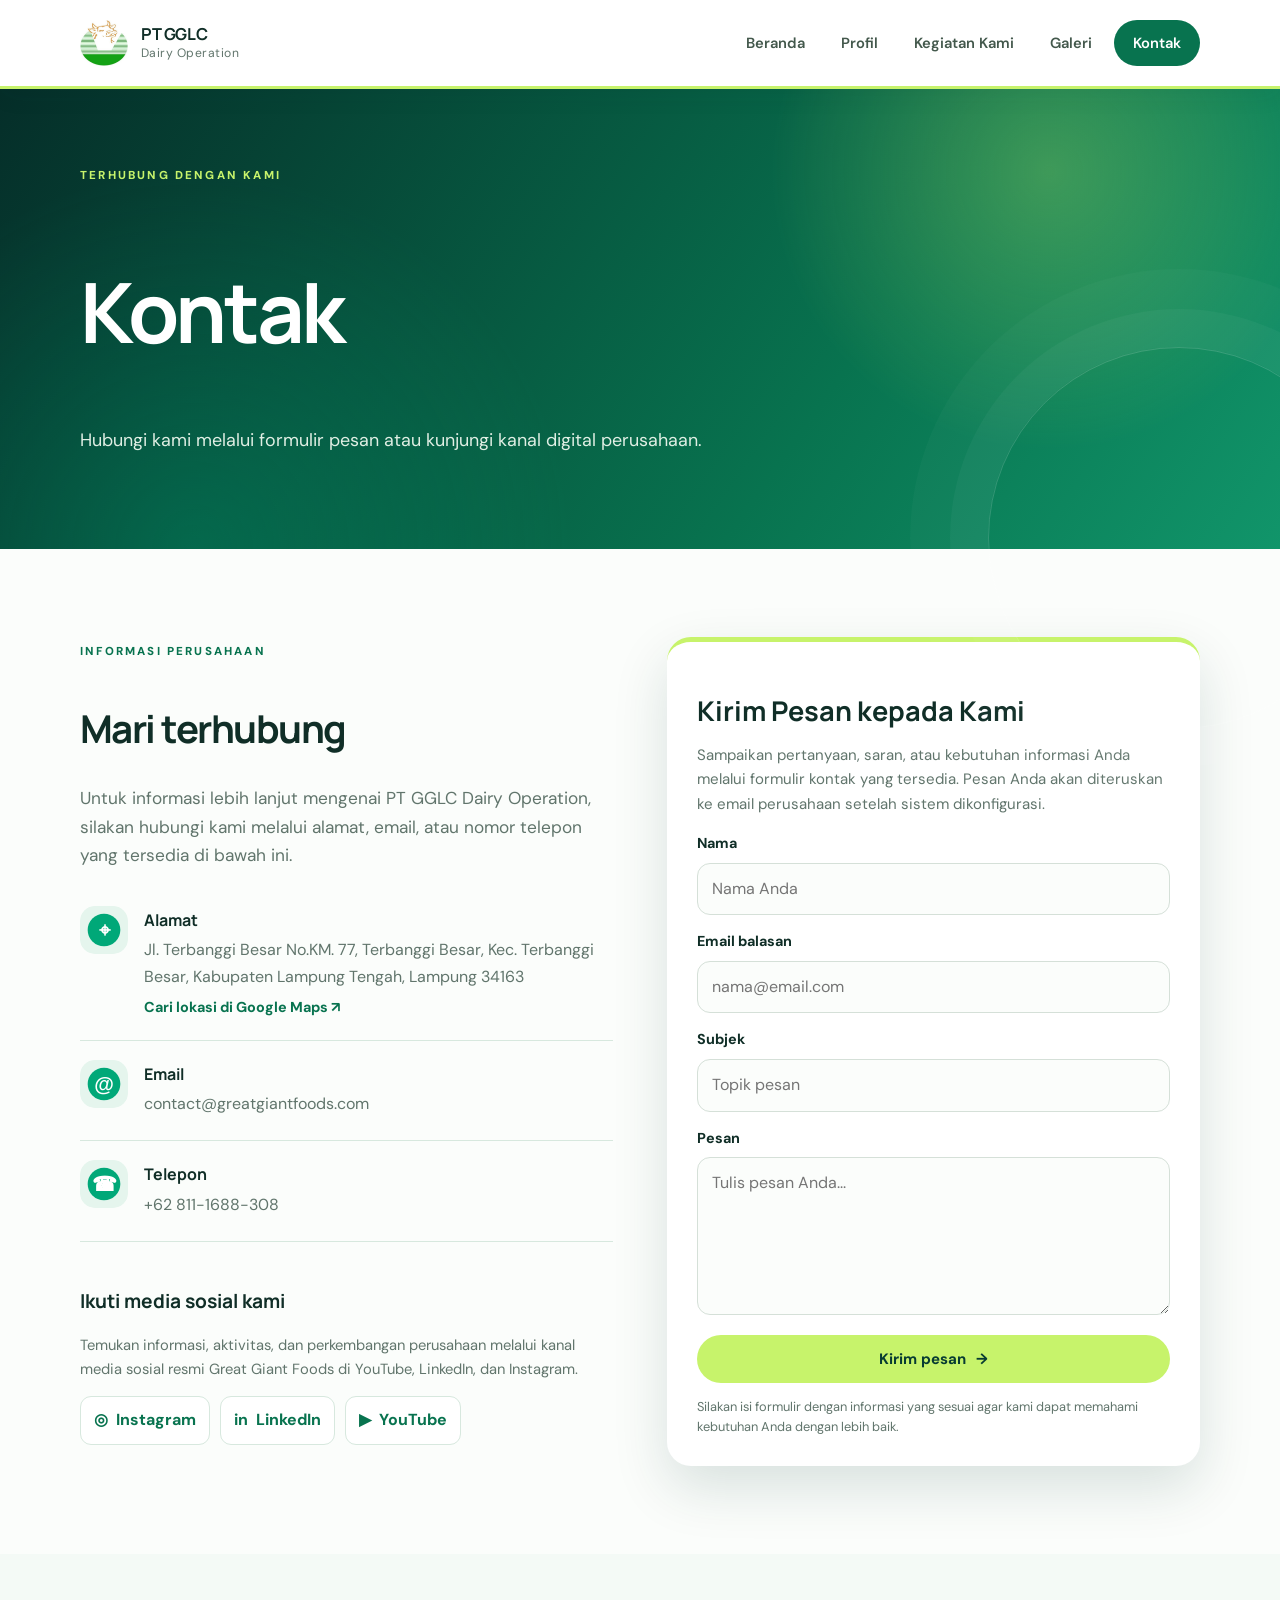
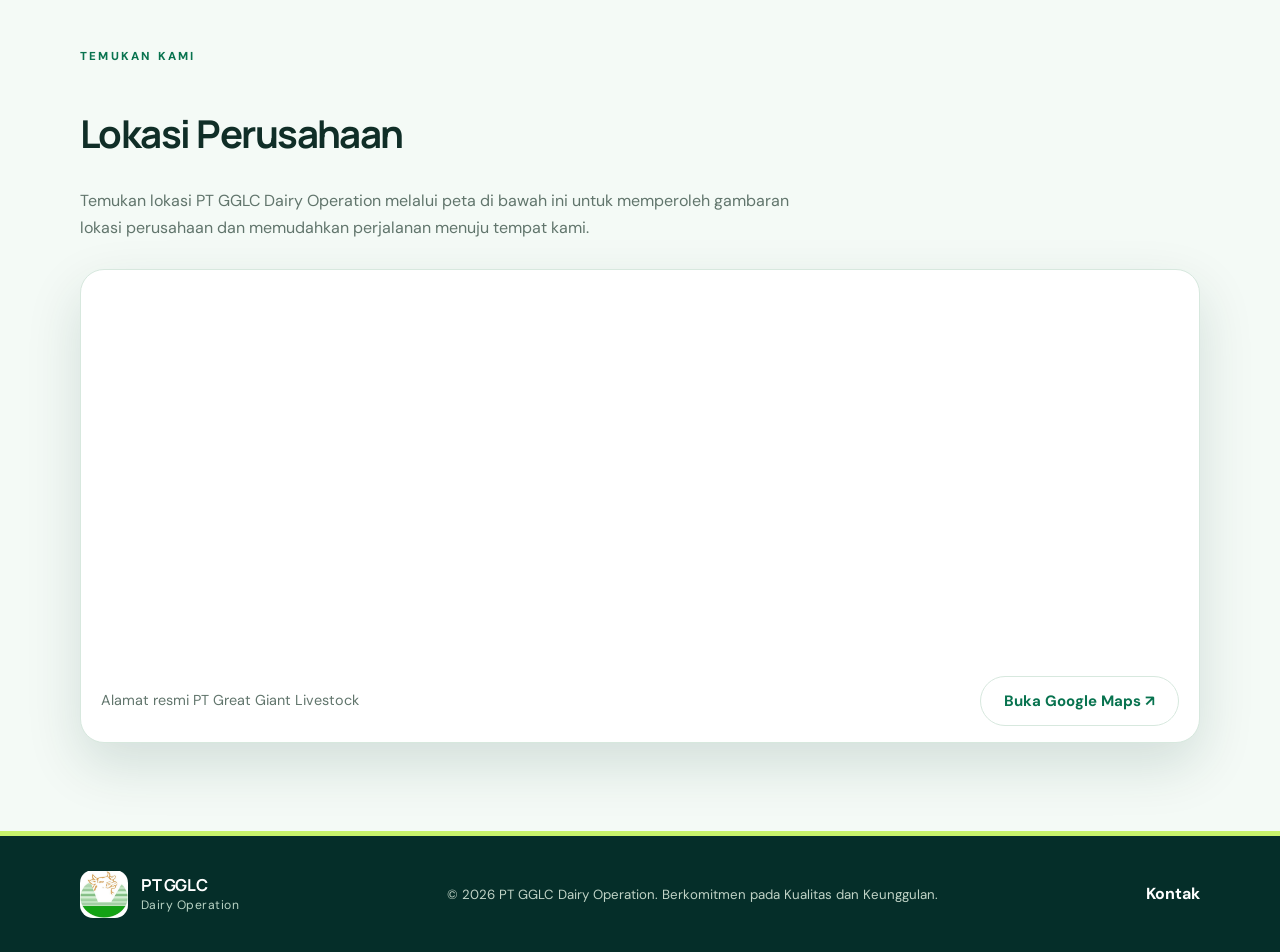
==== kontak.html @ 18806fff "Perbaikan struktur website ACARA VIII" ====
<!DOCTYPE html>
<html lang="id">
<head>
<meta charset="UTF-8"><meta name="viewport" content="width=device-width, initial-scale=1.0">
<meta name="description" content="Hubungi PT GGLC Dairy Operation melalui peta, media sosial, dan formulir email.">
<title>Kontak | PT GGLC Dairy Operation</title>
<link rel="stylesheet" href="assets/css/style.css"><script src="assets/js/main.js" defer></script>
</head>
<body>
<header class="site-header"><div class="container nav-wrap">
<a class="brand" href="index.html"><img class="brand-mark" src="assets/images/Logo GGLC.png" alt="Logo PT GGLC"><span class="brand-text"><strong>PT GGLC</strong><small>Dairy Operation</small></span></a>
<button class="menu-toggle" type="button" aria-label="Buka navigasi" aria-expanded="false" aria-controls="primary-nav"><img src="assets/images/icon-menu.svg" alt="" class="menu-icon"></button>
<nav class="primary-nav" id="primary-nav"><a href="index.html">Beranda</a><a href="profil.html">Profil</a><a href="produksi.html">Kegiatan Kami</a><a href="galeri.html">Galeri</a><a class="active nav-contact" href="kontak.html">Kontak</a></nav>
</div></header>
<main>
<section class="page-hero"><div class="container"><span class="eyebrow light">TERHUBUNG DENGAN KAMI</span><h1>Kontak</h1><p>Hubungi kami melalui formulir pesan atau kunjungi kanal digital perusahaan.</p></div></section>
<section class="section"><div class="container contact-grid">
<div class="content-block"><span class="eyebrow">INFORMASI PERUSAHAAN</span><h2>Mari terhubung</h2>
<p class="lead">Untuk informasi lebih lanjut mengenai PT GGLC Dairy Operation, silakan hubungi kami melalui alamat, email, atau nomor telepon yang tersedia di bawah ini.</p>
<div class="contact-item"><span class="contact-symbol"><img src="assets/images/icon-location.svg" alt="" /></span><div><strong>Alamat</strong><p>Jl. Terbanggi Besar No.KM. 77, Terbanggi Besar, Kec. Terbanggi Besar, Kabupaten Lampung Tengah, Lampung 34163</p><a class="text-link" href="https://www.google.com/maps/search/?api=1&query=PT+GGLC+Dairy+Operation" target="_blank" rel="noopener noreferrer">Cari lokasi di Google Maps ↗</a></div></div>
<div class="contact-item"><span class="contact-symbol"><img src="assets/images/icon-email.svg" alt="" /></span><div><strong>Email</strong><p>contact@greatgiantfoods.com</p></div></div>
<div class="contact-item"><span class="contact-symbol"><img src="assets/images/icon-phone.svg" alt="" /></span><div><strong>Telepon</strong><p>+62 811-1688-308</p></div></div>
<div class="social-section"><h3>Ikuti media sosial kami</h3><p class="muted">Temukan informasi, aktivitas, dan perkembangan perusahaan melalui kanal media sosial resmi Great Giant Foods di YouTube, LinkedIn, dan Instagram.</p>
<div class="social-links">
<a class="social-link" href="https://www.instagram.com/greatgiantfoods?mdxt=MXJ3MXh3MGFvMWpteQ==" target="_blank" rel="noopener noreferrer">◎ <span>Instagram</span></a>
<a class="social-link" href="https://www.linkedin.com/company/great-giant-pineapple/ " target="_blank" rel="noopener noreferrer">in <span>LinkedIn</span></a>
<a class="social-link" href="https://youtube.com/@greatgiantfoods5543?si=guZfSa10VzE3I3BM/" target="_blank" rel="noopener noreferrer">▶ <span>YouTube</span></a>
</div></div></div>
<form class="contact-form" id="contact-form" action="https://formsubmit.co/saifurrizal146@gmail.com" method="POST">
<h2>Kirim Pesan kepada Kami</h2><p>Sampaikan pertanyaan, saran, atau kebutuhan informasi Anda melalui formulir kontak yang tersedia. Pesan Anda akan diteruskan ke email perusahaan setelah sistem dikonfigurasi.</p>
<input type="hidden" name="_subject" value="Pesan baru dari website PT GGLC Dairy Operation">
<input type="hidden" name="_template" value="table"><input type="hidden" name="_captcha" value="true">
<input type="text" name="_honey" style="display:none" tabindex="-1" autocomplete="off">
<label for="name">Nama</label><input id="name" name="name" type="text" placeholder="Nama Anda" autocomplete="name" required>
<label for="email">Email balasan</label><input id="email" name="email" type="email" placeholder="nama@email.com" autocomplete="email" required>
<label for="subject">Subjek</label><input id="subject" name="subject" type="text" placeholder="Topik pesan" required>
<label for="message">Pesan</label><textarea id="message" name="message" rows="5" placeholder="Tulis pesan Anda..." required></textarea>
<button class="button button-primary form-submit" type="submit">Kirim pesan <span aria-hidden="true">→</span></button>
<p class="form-feedback" id="form-feedback" aria-live="polite">Silakan isi formulir dengan informasi yang sesuai agar kami dapat memahami kebutuhan Anda dengan lebih baik.</p>
</form></div></section>
<section class="section section-soft"><div class="container"><div class="section-heading"><span class="eyebrow">TEMUKAN KAMI</span><h2>Lokasi Perusahaan</h2><p>Temukan lokasi PT GGLC Dairy Operation melalui peta di bawah ini untuk memperoleh gambaran lokasi perusahaan dan memudahkan perjalanan menuju tempat kami.</p></div>
<div class="map-card"><iframe title="Peta pencarian lokasi PT GGLC Dairy Operation" src="https://maps.google.com/maps?q=PT%20GGLC%20Dairy%20Operation&t=&z=13&ie=UTF8&iwloc=&output=embed" loading="lazy" referrerpolicy="no-referrer-when-downgrade" allowfullscreen></iframe>
<div class="map-footer"><span>Alamat resmi PT Great Giant Livestock</span><a class="button button-outline" href="https://www.google.com/maps/search/?api=1&query=PT+GGLC+Dairy+Operation" target="_blank" rel="noopener noreferrer">Buka Google Maps ↗</a></div></div></div></section>
</main>
<footer class="site-footer"><div class="container footer-inner"><a class="brand brand-footer" href="index.html"><img class="brand-mark" src="assets/images/Logo GGLC.png" alt="Logo PT GGLC"><span class="brand-text"><strong>PT GGLC</strong><small>Dairy Operation</small></span></a><p>© <span data-year></span> PT GGLC Dairy Operation. Berkomitmen pada Kualitas dan Keunggulan.</p><a href="kontak.html">Kontak</a></div></footer>
</body></html>
---- assets/css/style.css ----
@import url('https://fonts.googleapis.com/css2?family=DM+Sans:wght@400;500;600;700&family=Manrope:wght@400;500;600;700;800&display=swap');
:root{--green:#176b45;--dark:#104b32;--soft:#eaf4ed;--lime:#b8d98b;--ink:#183229;--muted:#66766e;--line:#dfe8e1;--bg:#f7faf7;--shadow:0 18px 45px rgba(19,73,47,.09)}
*{box-sizing:border-box}html{scroll-behavior:smooth}body{margin:0;font-family:'DM Sans',sans-serif;color:var(--ink);line-height:1.65}h1,h2,h3,strong{font-family:'Manrope',sans-serif}h1{font-size:clamp(2.5rem,6vw,4.4rem);line-height:1.08;letter-spacing:-.04em}h2{font-size:clamp(1.8rem,3vw,2.5rem);line-height:1.2}h3{font-size:1.2rem}a{color:var(--green);text-decoration:none}a:hover{color:var(--dark)}.container{width:min(1120px,calc(100% - 40px));margin:auto}.site-header{position:sticky;top:0;z-index:10;background:rgba(255,255,255,.96);border-bottom:1px solid var(--line)}.nav-wrap{display:flex;align-items:center;justify-content:space-between;min-height:78px;gap:24px}.brand{display:inline-flex;align-items:center;gap:11px;color:var(--ink)}.brand-mark{display:grid;place-items:center;width:42px;height:42px;border-radius:13px;background:var(--green);color:white;font-weight:800;font-size:1.4rem}.brand-text{display:grid;line-height:1.15}.brand-text strong{font-size:1rem}.brand-text small{color:var(--muted);font-size:.78rem;margin-top:4px}.primary-nav{display:flex;align-items:center;gap:25px}.primary-nav a{font-size:.92rem;font-weight:600;color:#43584c}.primary-nav a.active,.primary-nav a:hover{color:var(--green)}.nav-contact{padding:10px 17px;border-radius:999px;background:var(--soft)}.menu-toggle{display:none;background:white;border:1px solid var(--line);border-radius:9px;padding:10px}.menu-toggle span{display:block;width:22px;height:2px;background:var(--green);margin:4px}.page-hero{padding:72px 0 76px;background:radial-gradient(circle at 85% 20%,rgba(184,217,139,.25),transparent 32%),linear-gradient(135deg,var(--dark),var(--green));color:white}.page-hero p{max-width:650px;color:#e0efe4;font-size:1.08rem}.eyebrow{display:inline-block;color:var(--green);font-size:.76rem;font-weight:800;letter-spacing:.15em;margin-bottom:13px}.eyebrow.light{color:var(--lime)}.section{padding:76px 0}.section-soft{background:var(--bg)}.contact-grid{display:grid;grid-template-columns:1fr 1fr;gap:54px;align-items:start}.lead{font-size:1.08rem;color:var(--muted)}.contact-item{display:flex;gap:16px;padding:19px 0;border-bottom:1px solid var(--line)}.contact-symbol{flex:0 0 42px;height:42px;display:grid;place-items:center;border-radius:12px;background:var(--soft);color:var(--green);font-size:1.3rem;font-weight:700}.contact-item strong{display:block;margin:1px 0 4px}.contact-item p{margin:0 0 4px;color:var(--muted)}.text-link{font-size:.9rem;font-weight:700}.social-section{padding-top:25px}.social-section h3{margin-bottom:5px}.muted{color:var(--muted);font-size:.92rem}.social-links{display:flex;flex-wrap:wrap;gap:10px;margin-top:15px}.social-link{display:inline-flex;align-items:center;gap:8px;padding:10px 13px;border:1px solid var(--line);border-radius:11px;color:var(--green);background:white;font-weight:700}.social-link:hover{border-color:var(--green);background:var(--soft)}.contact-form{padding:30px;background:white;border:1px solid var(--line);border-radius:20px;box-shadow:var(--shadow)}.contact-form h2{font-size:1.7rem;margin-bottom:8px}.contact-form>p{color:var(--muted);font-size:.94rem}.contact-form label{display:block;margin:15px 0 7px;font-weight:700;font-size:.9rem}.contact-form input,.contact-form textarea{display:block;width:100%;font:inherit;color:var(--ink);padding:12px 14px;border:1px solid #d5e0d8;border-radius:10px;background:#fbfdfb;outline:none}.contact-form input:focus,.contact-form textarea:focus{border-color:var(--green);box-shadow:0 0 0 3px rgba(23,107,69,.1)}.contact-form textarea{resize:vertical}.button{display:inline-flex;align-items:center;justify-content:center;gap:10px;border:0;border-radius:999px;padding:12px 19px;font:700 .94rem 'DM Sans';cursor:pointer}.button-primary{background:var(--green);color:white}.button-primary:hover{background:var(--dark);color:white}.button-outline{background:white;color:var(--green);border:1px solid var(--line)}.form-submit{margin-top:20px;width:100%}.form-feedback{font-size:.8rem!important;line-height:1.5;margin:14px 0 0;color:var(--muted)!important}.section-heading{max-width:720px;margin-bottom:28px}.section-heading p{color:var(--muted)}.map-card{overflow:hidden;border:1px solid var(--line);border-radius:18px;background:white;box-shadow:var(--shadow)}.map-card iframe{display:block;width:100%;height:390px;border:0}.map-footer{display:flex;justify-content:space-between;align-items:center;gap:20px;padding:16px 20px;color:var(--muted);font-size:.9rem}.site-footer{padding:27px 0;background:#102f22;color:#dbe9df}.footer-inner{display:flex;align-items:center;justify-content:space-between;gap:20px}.brand-footer{color:white}.brand-footer .brand-mark{background:#2b8058}.brand-footer .brand-text small{color:#b5cbbd}.footer-inner p{margin:0;font-size:.83rem;color:#c0d3c6}.footer-inner>a:last-child{color:white;font-weight:700}
@media(max-width:800px){.menu-toggle{display:block}.primary-nav{display:none;position:absolute;top:78px;left:0;right:0;padding:18px 20px 22px;background:white;border-bottom:1px solid var(--line);flex-direction:column;align-items:stretch;gap:14px}.primary-nav.open{display:flex}.primary-nav a{padding:8px 0}.primary-nav .nav-contact{padding:10px 14px}.contact-grid{grid-template-columns:1fr;gap:35px}.section{padding:55px 0}.page-hero{padding:55px 0}.footer-inner{flex-wrap:wrap}.map-card iframe{height:320px}}@media(max-width:480px){.container{width:calc(100% - 28px)}.contact-form{padding:22px 18px}.map-footer{align-items:flex-start;flex-direction:column}.brand-mark{width:38px;height:38px}.social-link{font-size:.88rem}}

/* Gambar sementara: ganti file SVG di assets/images atau ubah atribut src pada HTML */
.hero{position:relative;overflow:hidden}
.hero-temp-image{position:absolute;right:max(4%,calc((100% - 1120px)/2));top:50%;transform:translateY(-50%);width:min(38%,440px);max-height:82%;object-fit:contain;border-radius:22px;z-index:1;opacity:.96}
.hero-content{position:relative;z-index:2;max-width:1120px}
.hero-content h1,.hero-content p,.hero-content .eyebrow,.hero-content .hero-actions{max-width:650px}
.content-temp-image{width:100%;max-height:360px;object-fit:cover;border-radius:20px;margin-bottom:24px}
.process-photo img,.gallery-image img{display:block;width:100%;height:100%;min-height:220px;object-fit:cover;border-radius:inherit}
.gallery-image{overflow:hidden}
.process-photo{overflow:hidden}
@media(max-width:760px){.hero-temp-image{position:relative;display:block;right:auto;top:auto;transform:none;width:min(90%,420px);max-height:250px;margin:20px auto 0}.hero-content{z-index:2}.hero{padding-bottom:24px}}


/* REDESAIN: lebih berani, kontras, dan mudah diganti aset gambarnya */
:root{--green:#08734f;--dark:#073b32;--soft:#e5f5ed;--lime:#c7f36b;--ink:#102e27;--muted:#61756c;--line:#d7e8de;--bg:#f4faf6;--shadow:0 22px 55px rgba(7,59,50,.14)}
body{background:#fbfdfb}
.site-header{background:rgba(255,255,255,.97);box-shadow:0 6px 25px rgba(7,59,50,.06);border-bottom:3px solid var(--lime)}
.nav-wrap{min-height:86px}
.brand{gap:13px}
.brand-mark{display:block;width:48px;height:48px;object-fit:contain;border-radius:13px;background:transparent;flex:none}
.brand-text strong{font-size:1.03rem;letter-spacing:-.025em}
.brand-text small{font-size:.76rem;letter-spacing:.04em}
.primary-nav{gap:8px}
.primary-nav a{padding:11px 14px;border-radius:999px;transition:all .2s ease}
.primary-nav a.active,.primary-nav a:hover{color:#fff;background:var(--green)}
.primary-nav .nav-contact{color:#073b32;background:var(--lime);padding:11px 19px}
.primary-nav .nav-contact:hover{background:#aee94b;color:#073b32}
.menu-toggle{border:0;padding:5px;background:transparent}
.menu-icon{display:block;width:40px;height:40px}
.hero,.page-hero{background:radial-gradient(circle at 82% 18%,rgba(199,243,107,.28),transparent 25%),radial-gradient(circle at 15% 100%,rgba(0,168,120,.28),transparent 32%),linear-gradient(125deg,#052e29 0%,#08734f 65%,#11956a 100%);position:relative}
.hero:after,.page-hero:after{content:"";position:absolute;right:-90px;bottom:-180px;width:380px;height:380px;border:1px solid rgba(255,255,255,.16);border-radius:50%;box-shadow:0 0 0 38px rgba(255,255,255,.035),0 0 0 78px rgba(255,255,255,.025);pointer-events:none}
.hero-content{padding-top:22px;padding-bottom:22px}
.hero h1,.page-hero h1{font-size:clamp(2.8rem,7vw,5.2rem);max-width:760px;text-wrap:balance}
.hero p,.page-hero p{font-size:1.12rem;max-width:650px}
.eyebrow{font-size:.72rem;letter-spacing:.19em}
.button{padding:14px 23px;transition:transform .2s,box-shadow .2s}
.button:hover{transform:translateY(-2px);box-shadow:0 10px 22px rgba(0,0,0,.13)}
.button-primary{background:var(--lime);color:#073b32}
.button-primary:hover{background:#d5ff83;color:#073b32}
.section{padding:88px 0}
.section-heading h2,.content-block h2{letter-spacing:-.04em}
.card-icon{display:grid;place-items:center;width:58px;height:58px;border-radius:17px;background:#e5f5ed;margin-bottom:18px;overflow:hidden}
.card-icon img{width:100%;height:100%;object-fit:cover}
.contact-symbol{flex:0 0 48px;width:48px;height:48px;border-radius:15px;background:transparent;overflow:hidden}
.contact-symbol img{width:100%;height:100%;display:block;object-fit:cover}
.image-frame,.map-card,.contact-form,.process-photo,.gallery-image{border-radius:24px;box-shadow:var(--shadow)}
.contact-form{border:0;border-top:5px solid var(--lime)}
.contact-form input,.contact-form textarea{border-radius:13px}
.contact-form input:focus,.contact-form textarea:focus{border-color:#08734f;box-shadow:0 0 0 4px rgba(8,115,79,.12)}
.site-footer{background:#052e29;border-top:5px solid var(--lime);padding:34px 0}
.brand-footer .brand-mark{background:transparent}
.brand-footer .brand-text small{color:#b9d4c5}
.footer-inner p{line-height:1.6}
.notice{border-left:5px solid var(--lime);border-radius:0 14px 14px 0}
@media(max-width:800px){.nav-wrap{min-height:74px}.primary-nav{top:77px;box-shadow:0 18px 28px rgba(7,59,50,.12)}.primary-nav a.active,.primary-nav a:hover{padding-left:14px}.hero h1,.page-hero h1{font-size:clamp(2.5rem,12vw,4rem)}.section{padding:60px 0}}
@media(max-width:480px){.brand-mark{width:42px;height:42px}.brand-text strong{font-size:.95rem}.brand-text small{font-size:.7rem}.section{padding:48px 0}}

/* Visi, Misi, dan Nilai Perusahaan */
.company-values {
    display: flex;
    flex-direction: column;
    gap: 24px;
}

.value-item {
    display: flex;
    align-items: center;
    gap: 24px;
    padding: 24px;
    background: white;
    border: 1px solid #d7e8de;
    border-left: 5px solid #08734f;
    border-radius: 18px;
    box-shadow: 0 8px 24px rgba(7, 59, 50, 0.08);
}

.value-icon {
    width: 80px;
    height: 80px;
    object-fit: contain;
    flex-shrink: 0;
}

.value-content {
    flex: 1;
    min-width: 0;
}

.value-content h3 {
    margin: 0 0 8px;
    color: #073b32;
}

.value-content p {
    margin: 0;
    line-height: 1.7;
    color: #61756c;
}

/* Tampilan HP */
@media (max-width: 520px) {
    .value-item {
        gap: 14px;
        padding: 16px;
    }

    .value-icon {
        width: 58px;
        height: 58px;
    }
}
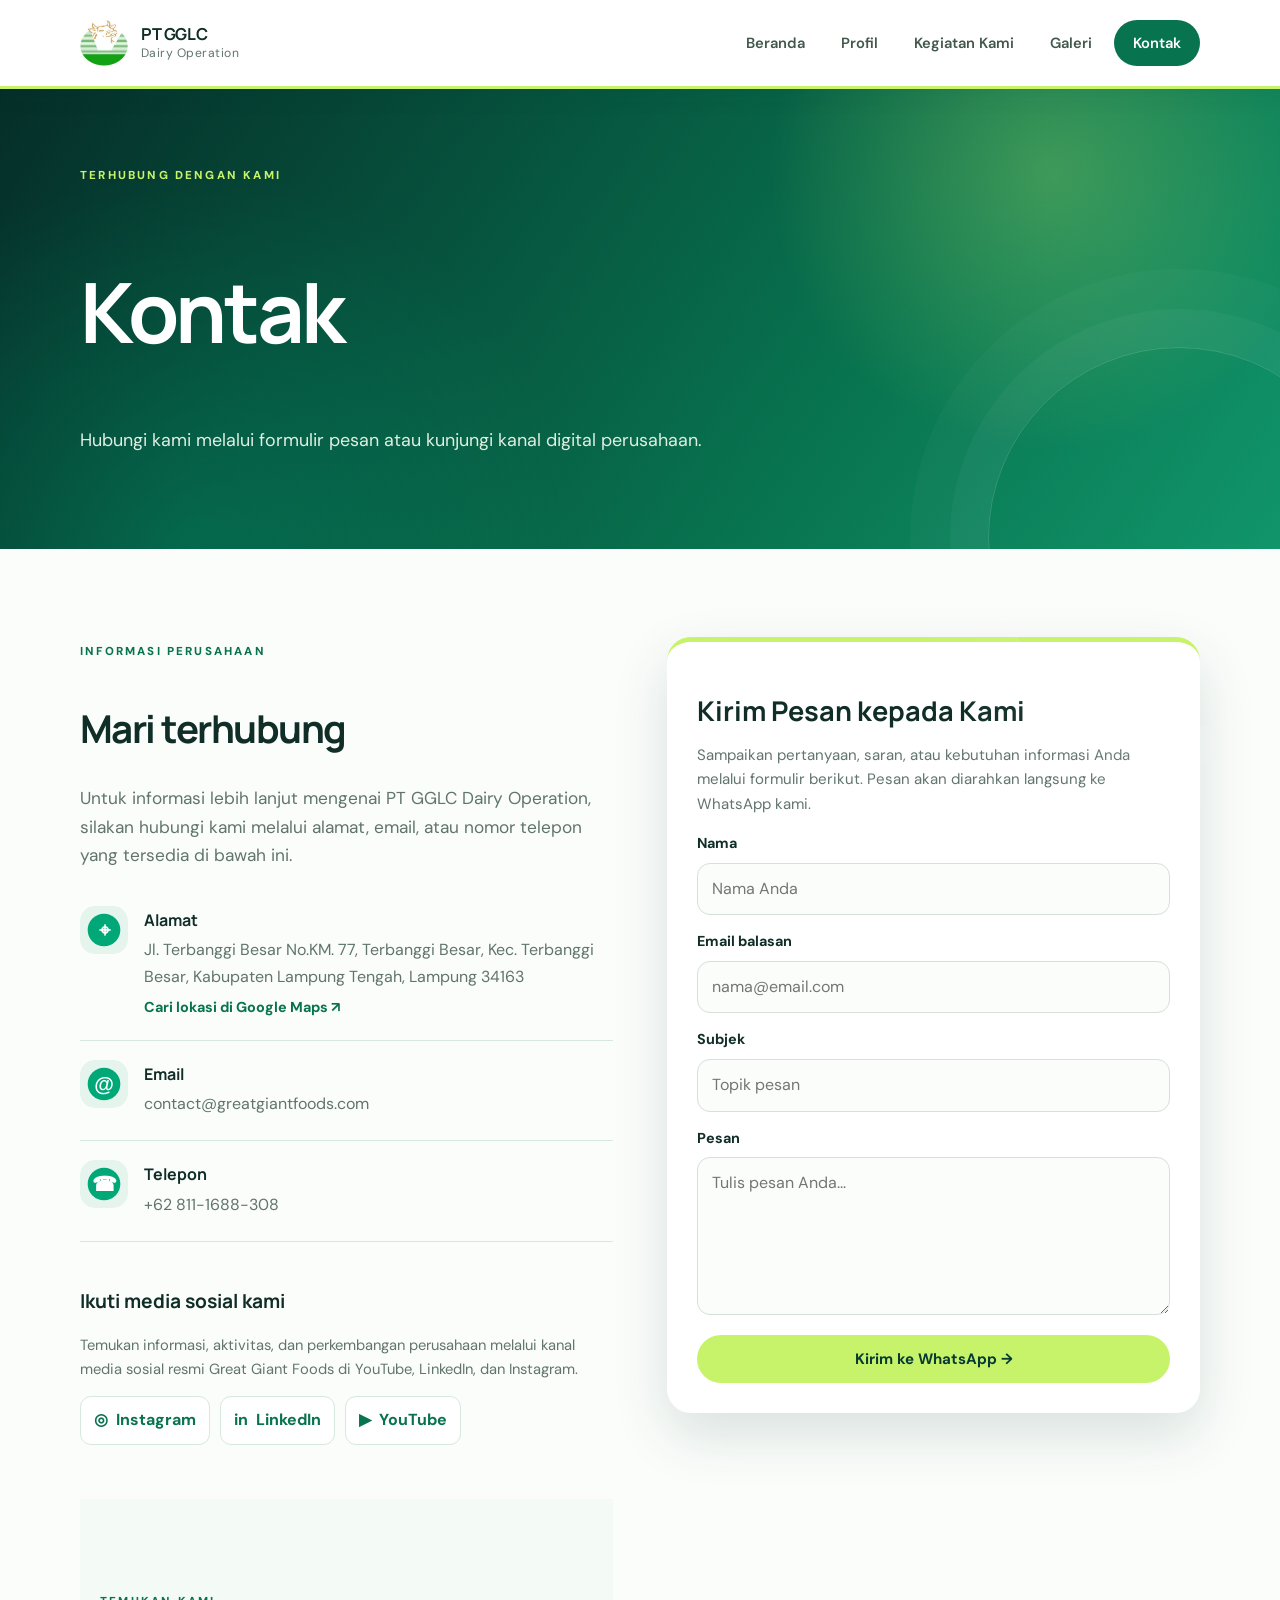
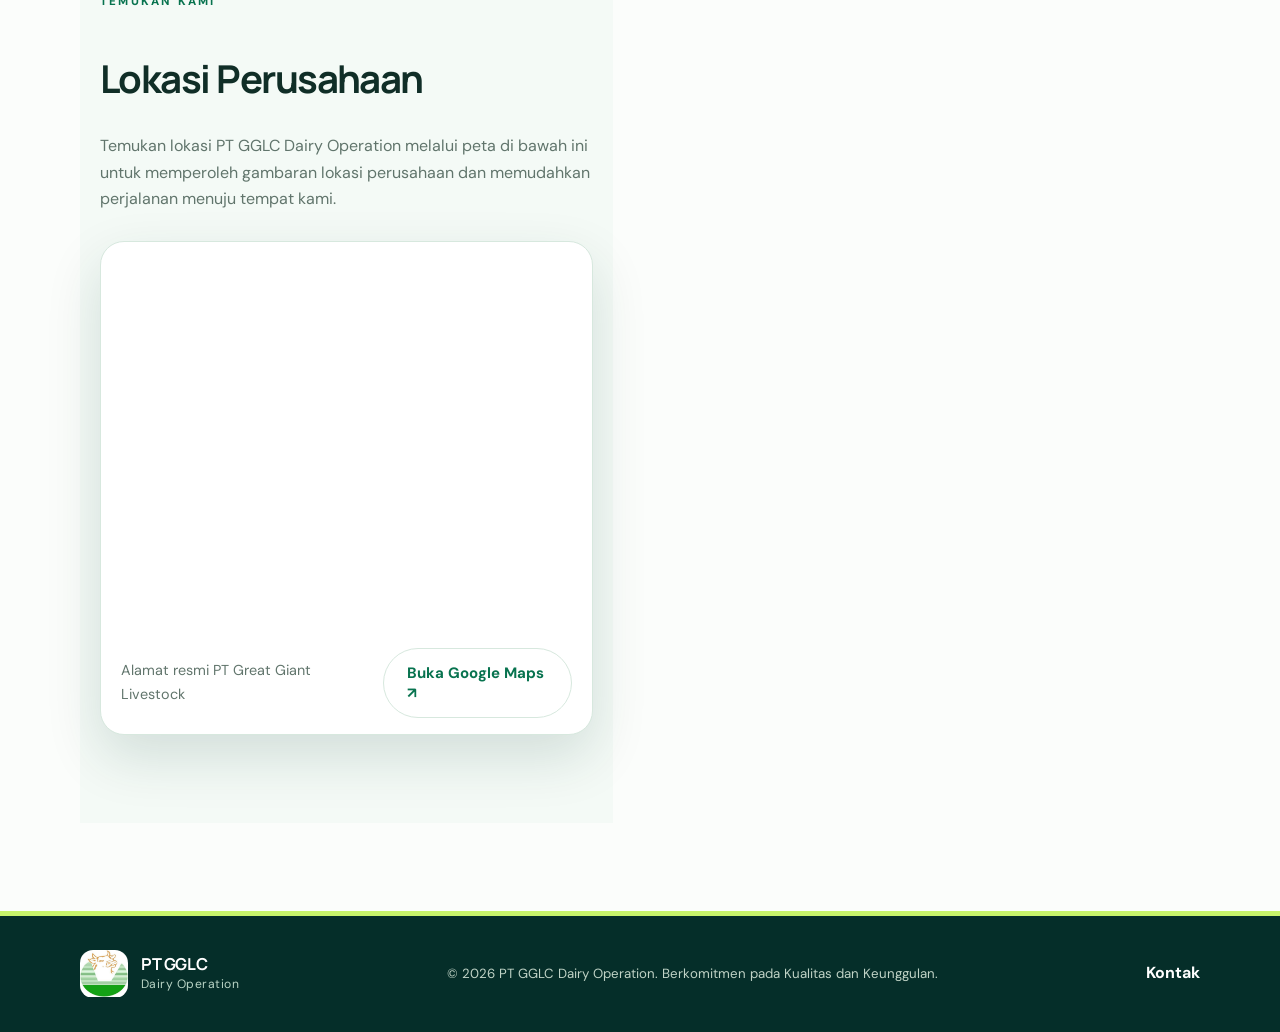
==== commit ecf5a5a1: "mengubah formulir ke whatsapp" ====
--- a/kontak.html
+++ b/kontak.html
@@ -26,18 +26,58 @@
 <a class="social-link" href="https://www.linkedin.com/company/great-giant-pineapple/ " target="_blank" rel="noopener noreferrer">in <span>LinkedIn</span></a>
 <a class="social-link" href="https://youtube.com/@greatgiantfoods5543?si=guZfSa10VzE3I3BM/" target="_blank" rel="noopener noreferrer">▶ <span>YouTube</span></a>
 </div></div></div>
-<form class="contact-form" id="contact-form" action="https://formsubmit.co/saifurrizal146@gmail.com" method="POST">
-<h2>Kirim Pesan kepada Kami</h2><p>Sampaikan pertanyaan, saran, atau kebutuhan informasi Anda melalui formulir kontak yang tersedia. Pesan Anda akan diteruskan ke email perusahaan setelah sistem dikonfigurasi.</p>
-<input type="hidden" name="_subject" value="Pesan baru dari website PT GGLC Dairy Operation">
-<input type="hidden" name="_template" value="table"><input type="hidden" name="_captcha" value="true">
-<input type="text" name="_honey" style="display:none" tabindex="-1" autocomplete="off">
-<label for="name">Nama</label><input id="name" name="name" type="text" placeholder="Nama Anda" autocomplete="name" required>
-<label for="email">Email balasan</label><input id="email" name="email" type="email" placeholder="nama@email.com" autocomplete="email" required>
-<label for="subject">Subjek</label><input id="subject" name="subject" type="text" placeholder="Topik pesan" required>
-<label for="message">Pesan</label><textarea id="message" name="message" rows="5" placeholder="Tulis pesan Anda..." required></textarea>
-<button class="button button-primary form-submit" type="submit">Kirim pesan <span aria-hidden="true">→</span></button>
-<p class="form-feedback" id="form-feedback" aria-live="polite">Silakan isi formulir dengan informasi yang sesuai agar kami dapat memahami kebutuhan Anda dengan lebih baik.</p>
-</form></div></section>
+
+<form class="contact-form" id="contact-form" onsubmit="kirimWhatsApp(event)">
+
+<h2>Kirim Pesan kepada Kami</h2>
+
+<p>Sampaikan pertanyaan, saran, atau kebutuhan informasi Anda melalui formulir berikut. Pesan akan diarahkan langsung ke WhatsApp kami.</p>
+
+<label for="name">Nama</label>
+<input id="name" name="name" type="text" placeholder="Nama Anda" required>
+
+<label for="email">Email balasan</label>
+<input id="email" name="email" type="email" placeholder="nama@email.com" required>
+
+<label for="subject">Subjek</label>
+<input id="subject" name="subject" type="text" placeholder="Topik pesan" required>
+
+<label for="message">Pesan</label>
+<textarea id="message" name="message" rows="5" placeholder="Tulis pesan Anda..." required></textarea>
+
+<button class="button button-primary form-submit" type="submit">
+Kirim ke WhatsApp →
+</button>
+
+</form>
+
+<script>
+function kirimWhatsApp(event) {
+    event.preventDefault();
+
+    const nama = document.getElementById("name").value;
+    const email = document.getElementById("email").value;
+    const subjek = document.getElementById("subject").value;
+    const pesan = document.getElementById("message").value;
+
+    const nomorWhatsApp = "6282334219745";
+
+    const teks = 
+`Halo, saya ingin menghubungi PT GGLC Dairy Operation.
+
+Nama: ${nama}
+Email: ${email}
+Subjek: ${subjek}
+
+Pesan:
+${pesan}`;
+
+    const url = "https://wa.me/" + nomorWhatsApp + "?text=" + encodeURIComponent(teks);
+
+    window.open(url, "_blank");
+}
+</script>
+
 <section class="section section-soft"><div class="container"><div class="section-heading"><span class="eyebrow">TEMUKAN KAMI</span><h2>Lokasi Perusahaan</h2><p>Temukan lokasi PT GGLC Dairy Operation melalui peta di bawah ini untuk memperoleh gambaran lokasi perusahaan dan memudahkan perjalanan menuju tempat kami.</p></div>
 <div class="map-card"><iframe title="Peta pencarian lokasi PT GGLC Dairy Operation" src="https://maps.google.com/maps?q=PT%20GGLC%20Dairy%20Operation&t=&z=13&ie=UTF8&iwloc=&output=embed" loading="lazy" referrerpolicy="no-referrer-when-downgrade" allowfullscreen></iframe>
 <div class="map-footer"><span>Alamat resmi PT Great Giant Livestock</span><a class="button button-outline" href="https://www.google.com/maps/search/?api=1&query=PT+GGLC+Dairy+Operation" target="_blank" rel="noopener noreferrer">Buka Google Maps ↗</a></div></div></div></section>
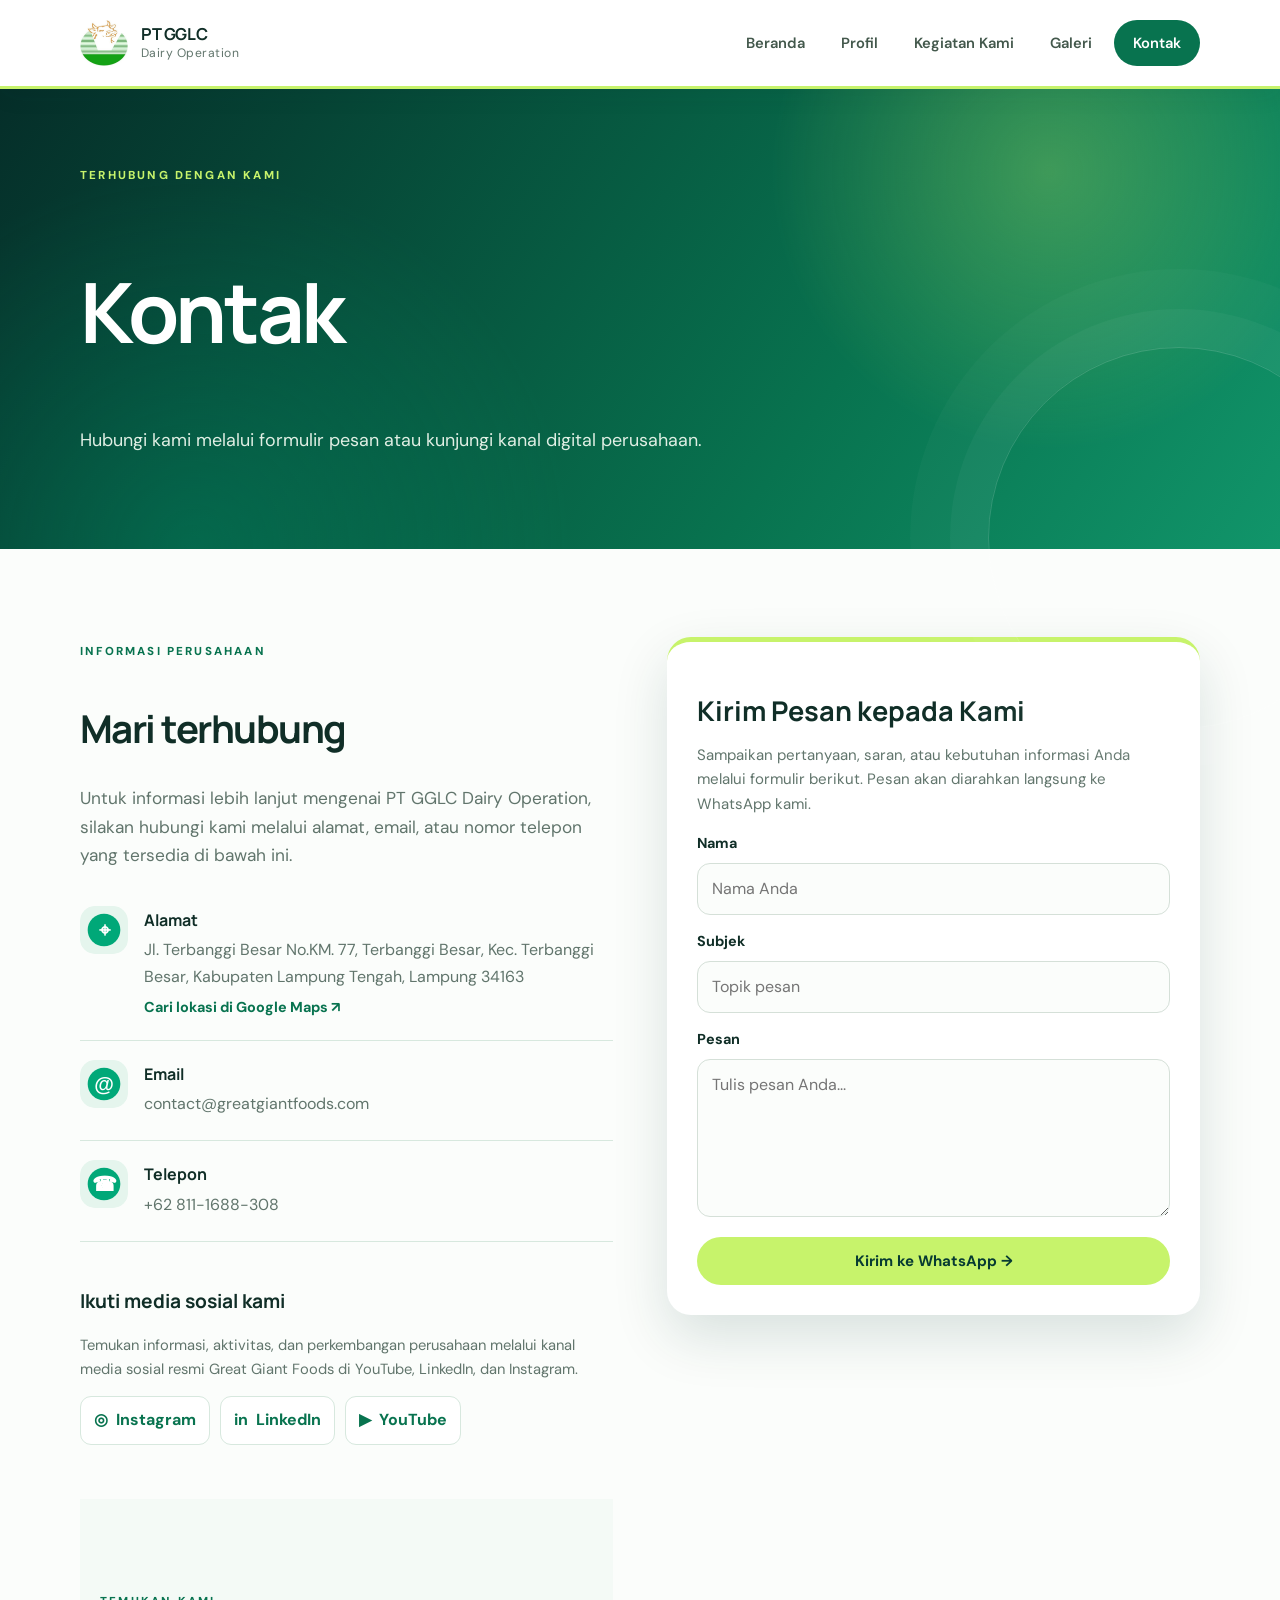
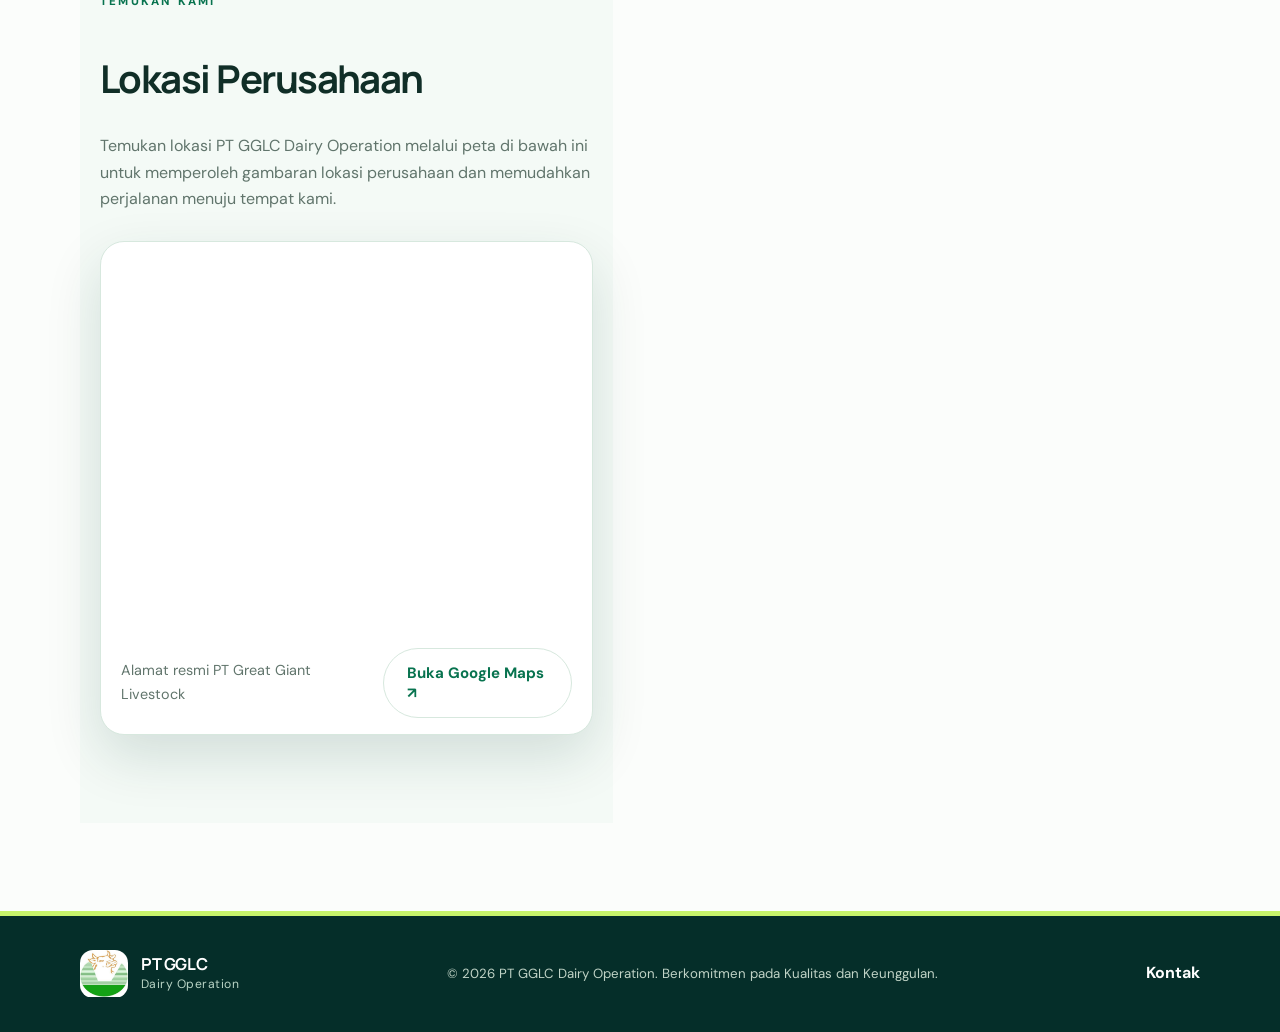
==== commit 1e51fc4a: "Update Kontak" ====
--- a/kontak.html
+++ b/kontak.html
@@ -35,9 +35,6 @@
 
 <label for="name">Nama</label>
 <input id="name" name="name" type="text" placeholder="Nama Anda" required>
-
-<label for="email">Email balasan</label>
-<input id="email" name="email" type="email" placeholder="nama@email.com" required>
 
 <label for="subject">Subjek</label>
 <input id="subject" name="subject" type="text" placeholder="Topik pesan" required>
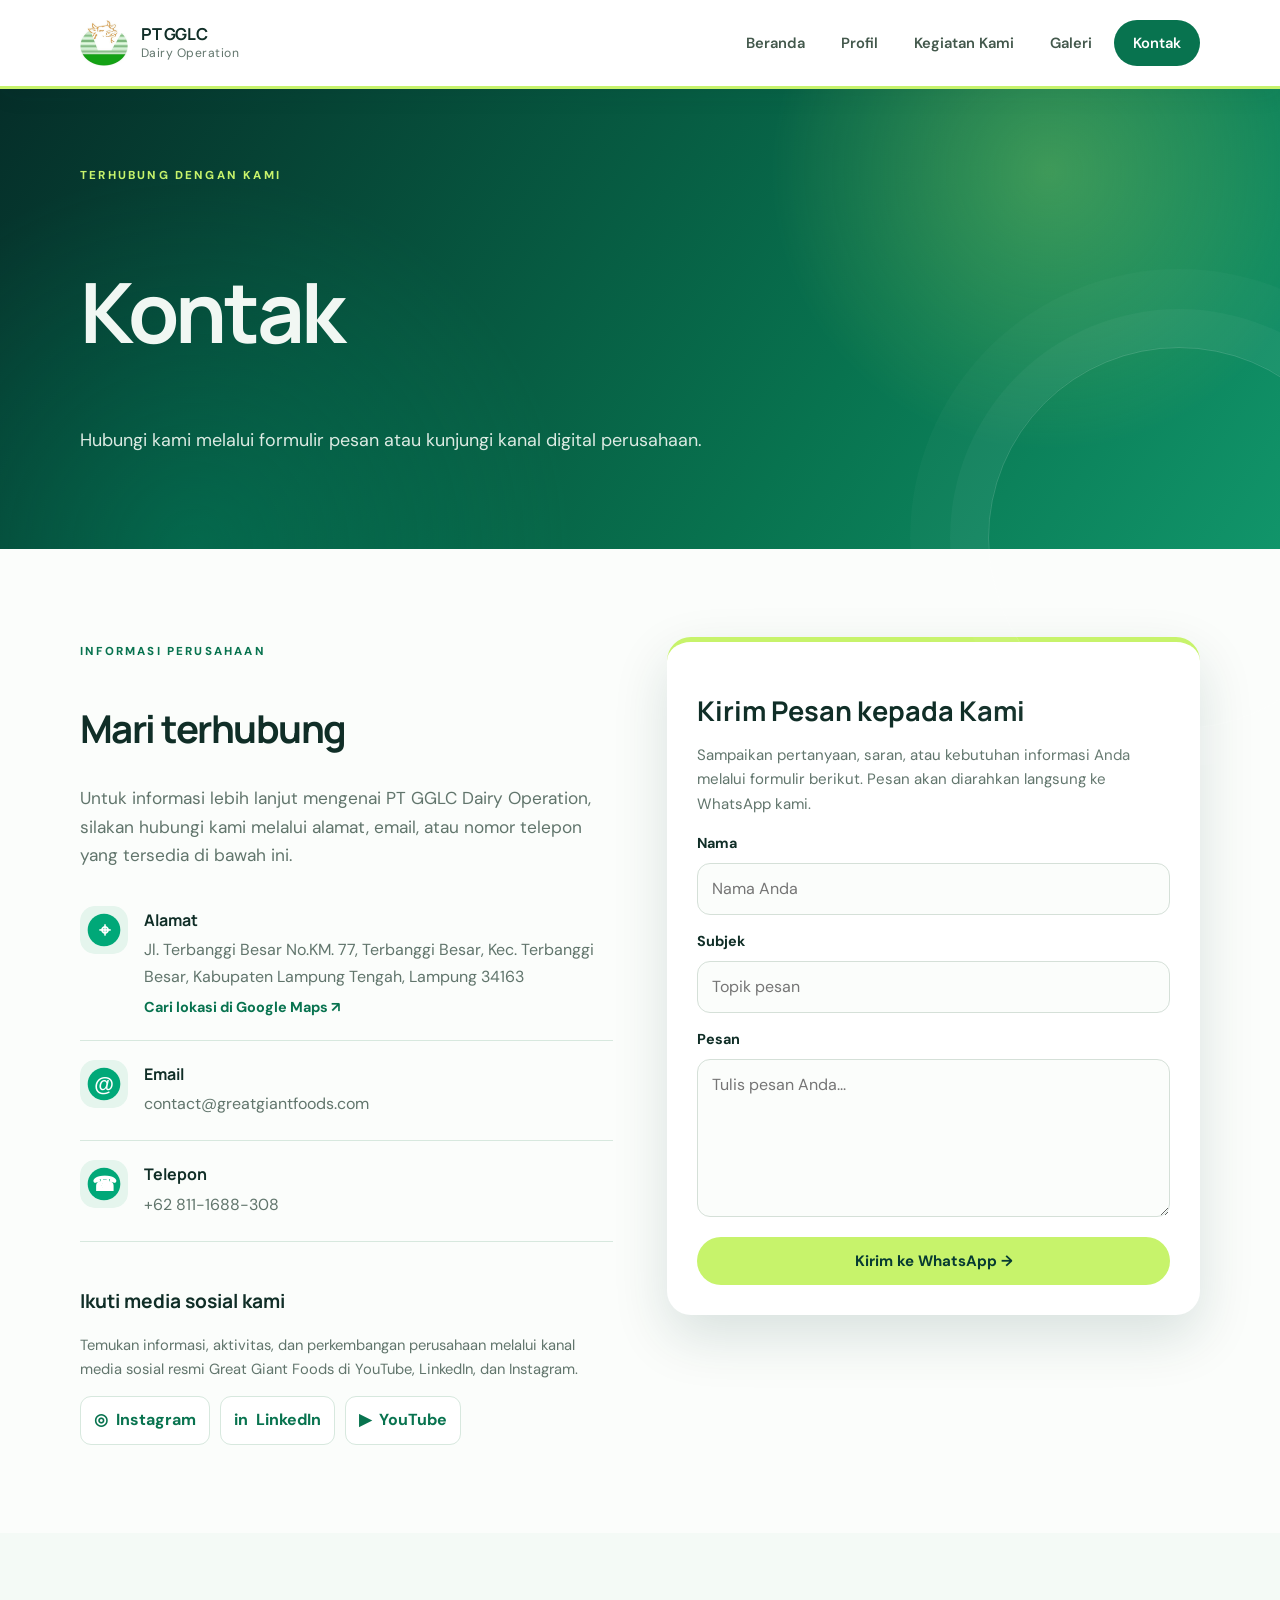
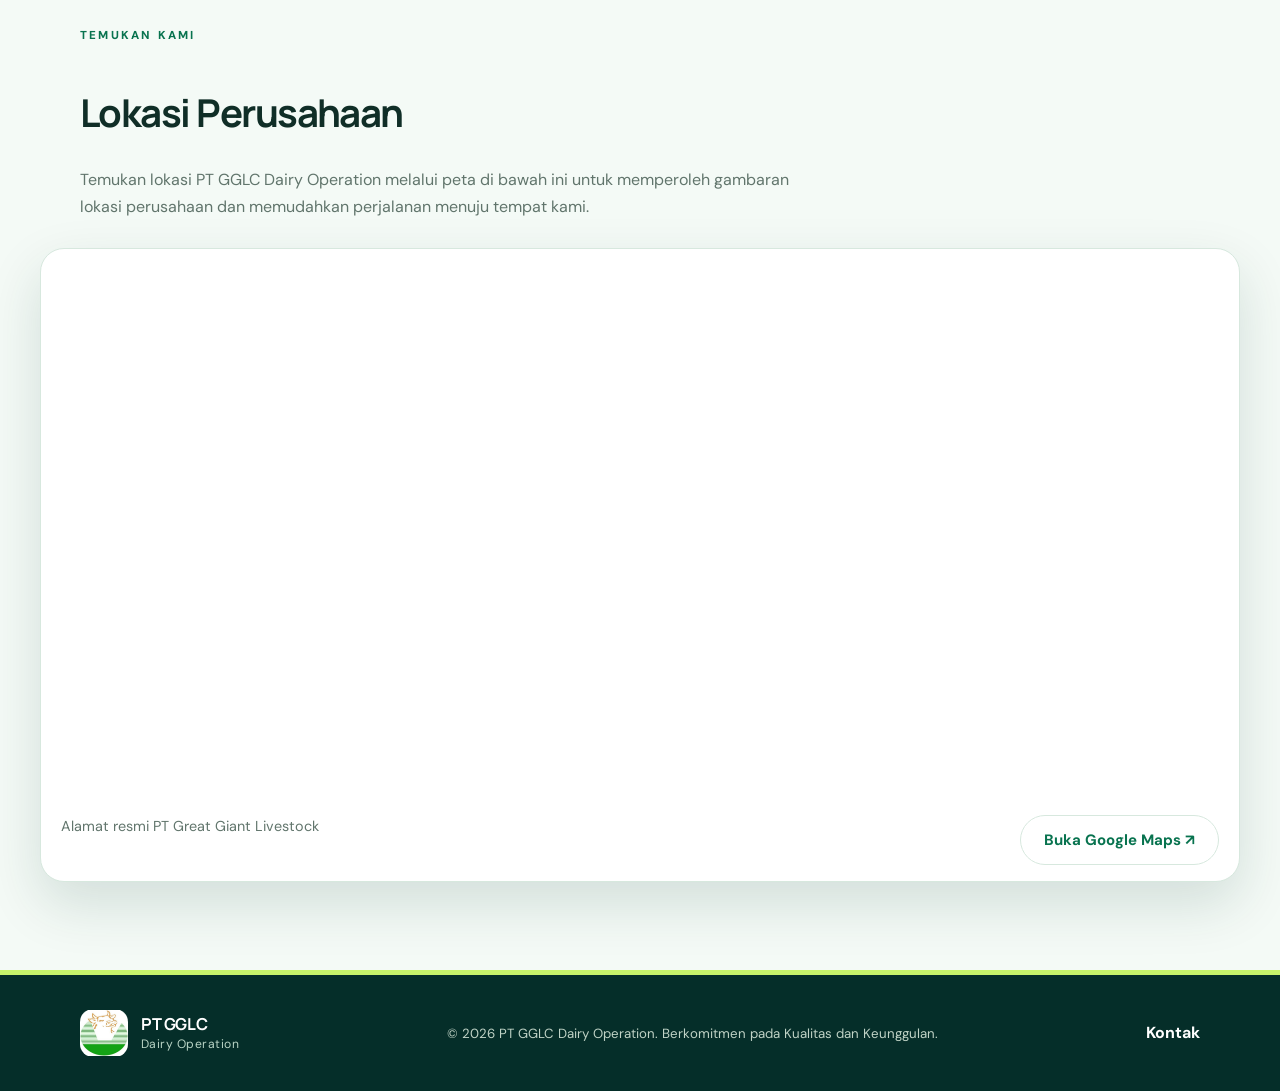
==== commit 840dc9dd: "Revisi terbaru" ====
--- a/kontak.html
+++ b/kontak.html
@@ -48,12 +48,14 @@
 
 </form>
 
+</div>
+</section>
+
 <script>
 function kirimWhatsApp(event) {
     event.preventDefault();
 
     const nama = document.getElementById("name").value;
-    const email = document.getElementById("email").value;
     const subjek = document.getElementById("subject").value;
     const pesan = document.getElementById("message").value;
 
@@ -63,7 +65,6 @@
 `Halo, saya ingin menghubungi PT GGLC Dairy Operation.
 
 Nama: ${nama}
-Email: ${email}
 Subjek: ${subjek}
 
 Pesan:
@@ -75,9 +76,38 @@
 }
 </script>
 
-<section class="section section-soft"><div class="container"><div class="section-heading"><span class="eyebrow">TEMUKAN KAMI</span><h2>Lokasi Perusahaan</h2><p>Temukan lokasi PT GGLC Dairy Operation melalui peta di bawah ini untuk memperoleh gambaran lokasi perusahaan dan memudahkan perjalanan menuju tempat kami.</p></div>
-<div class="map-card"><iframe title="Peta pencarian lokasi PT GGLC Dairy Operation" src="https://maps.google.com/maps?q=PT%20GGLC%20Dairy%20Operation&t=&z=13&ie=UTF8&iwloc=&output=embed" loading="lazy" referrerpolicy="no-referrer-when-downgrade" allowfullscreen></iframe>
-<div class="map-footer"><span>Alamat resmi PT Great Giant Livestock</span><a class="button button-outline" href="https://www.google.com/maps/search/?api=1&query=PT+GGLC+Dairy+Operation" target="_blank" rel="noopener noreferrer">Buka Google Maps ↗</a></div></div></div></section>
+<section class="section section-soft">
+
+    <!-- Judul lokasi -->
+    <div class="container">
+        <div class="section-heading">
+            <span class="eyebrow">TEMUKAN KAMI</span>
+            <h2>Lokasi Perusahaan</h2>
+            <p>Temukan lokasi PT GGLC Dairy Operation melalui peta di bawah ini untuk memperoleh gambaran lokasi perusahaan dan memudahkan perjalanan menuju tempat kami.</p>
+        </div>
+    </div>
+
+    <!-- Peta di luar container -->
+    <div class="map-card map-wide">
+        <iframe
+            title="Peta pencarian lokasi PT GGLC Dairy Operation"
+            src="https://maps.google.com/maps?q=PT%20GGLC%20Dairy%20Operation&t=&z=13&ie=UTF8&iwloc=&output=embed"
+            loading="lazy"
+            allowfullscreen>
+        </iframe>
+
+        <div class="map-footer">
+            <span>Alamat resmi PT Great Giant Livestock</span>
+            <a class="button button-outline"
+               href="https://www.google.com/maps/search/?api=1&query=PT+GGLC+Dairy+Operation"
+               target="_blank"
+               rel="noopener noreferrer">
+               Buka Google Maps ↗
+            </a>
+        </div>
+    </div>
+
+</section>
 </main>
 <footer class="site-footer"><div class="container footer-inner"><a class="brand brand-footer" href="index.html"><img class="brand-mark" src="assets/images/Logo GGLC.png" alt="Logo PT GGLC"><span class="brand-text"><strong>PT GGLC</strong><small>Dairy Operation</small></span></a><p>© <span data-year></span> PT GGLC Dairy Operation. Berkomitmen pada Kualitas dan Keunggulan.</p><a href="kontak.html">Kontak</a></div></footer>
 </body></html>
--- a/assets/css/style.css
+++ b/assets/css/style.css
@@ -1,21 +1,21 @@
 @import url('https://fonts.googleapis.com/css2?family=DM+Sans:wght@400;500;600;700&family=Manrope:wght@400;500;600;700;800&display=swap');
 :root{--green:#176b45;--dark:#104b32;--soft:#eaf4ed;--lime:#b8d98b;--ink:#183229;--muted:#66766e;--line:#dfe8e1;--bg:#f7faf7;--shadow:0 18px 45px rgba(19,73,47,.09)}
-*{box-sizing:border-box}html{scroll-behavior:smooth}body{margin:0;font-family:'DM Sans',sans-serif;color:var(--ink);line-height:1.65}h1,h2,h3,strong{font-family:'Manrope',sans-serif}h1{font-size:clamp(2.5rem,6vw,4.4rem);line-height:1.08;letter-spacing:-.04em}h2{font-size:clamp(1.8rem,3vw,2.5rem);line-height:1.2}h3{font-size:1.2rem}a{color:var(--green);text-decoration:none}a:hover{color:var(--dark)}.container{width:min(1120px,calc(100% - 40px));margin:auto}.site-header{position:sticky;top:0;z-index:10;background:rgba(255,255,255,.96);border-bottom:1px solid var(--line)}.nav-wrap{display:flex;align-items:center;justify-content:space-between;min-height:78px;gap:24px}.brand{display:inline-flex;align-items:center;gap:11px;color:var(--ink)}.brand-mark{display:grid;place-items:center;width:42px;height:42px;border-radius:13px;background:var(--green);color:white;font-weight:800;font-size:1.4rem}.brand-text{display:grid;line-height:1.15}.brand-text strong{font-size:1rem}.brand-text small{color:var(--muted);font-size:.78rem;margin-top:4px}.primary-nav{display:flex;align-items:center;gap:25px}.primary-nav a{font-size:.92rem;font-weight:600;color:#43584c}.primary-nav a.active,.primary-nav a:hover{color:var(--green)}.nav-contact{padding:10px 17px;border-radius:999px;background:var(--soft)}.menu-toggle{display:none;background:white;border:1px solid var(--line);border-radius:9px;padding:10px}.menu-toggle span{display:block;width:22px;height:2px;background:var(--green);margin:4px}.page-hero{padding:72px 0 76px;background:radial-gradient(circle at 85% 20%,rgba(184,217,139,.25),transparent 32%),linear-gradient(135deg,var(--dark),var(--green));color:white}.page-hero p{max-width:650px;color:#e0efe4;font-size:1.08rem}.eyebrow{display:inline-block;color:var(--green);font-size:.76rem;font-weight:800;letter-spacing:.15em;margin-bottom:13px}.eyebrow.light{color:var(--lime)}.section{padding:76px 0}.section-soft{background:var(--bg)}.contact-grid{display:grid;grid-template-columns:1fr 1fr;gap:54px;align-items:start}.lead{font-size:1.08rem;color:var(--muted)}.contact-item{display:flex;gap:16px;padding:19px 0;border-bottom:1px solid var(--line)}.contact-symbol{flex:0 0 42px;height:42px;display:grid;place-items:center;border-radius:12px;background:var(--soft);color:var(--green);font-size:1.3rem;font-weight:700}.contact-item strong{display:block;margin:1px 0 4px}.contact-item p{margin:0 0 4px;color:var(--muted)}.text-link{font-size:.9rem;font-weight:700}.social-section{padding-top:25px}.social-section h3{margin-bottom:5px}.muted{color:var(--muted);font-size:.92rem}.social-links{display:flex;flex-wrap:wrap;gap:10px;margin-top:15px}.social-link{display:inline-flex;align-items:center;gap:8px;padding:10px 13px;border:1px solid var(--line);border-radius:11px;color:var(--green);background:white;font-weight:700}.social-link:hover{border-color:var(--green);background:var(--soft)}.contact-form{padding:30px;background:white;border:1px solid var(--line);border-radius:20px;box-shadow:var(--shadow)}.contact-form h2{font-size:1.7rem;margin-bottom:8px}.contact-form>p{color:var(--muted);font-size:.94rem}.contact-form label{display:block;margin:15px 0 7px;font-weight:700;font-size:.9rem}.contact-form input,.contact-form textarea{display:block;width:100%;font:inherit;color:var(--ink);padding:12px 14px;border:1px solid #d5e0d8;border-radius:10px;background:#fbfdfb;outline:none}.contact-form input:focus,.contact-form textarea:focus{border-color:var(--green);box-shadow:0 0 0 3px rgba(23,107,69,.1)}.contact-form textarea{resize:vertical}.button{display:inline-flex;align-items:center;justify-content:center;gap:10px;border:0;border-radius:999px;padding:12px 19px;font:700 .94rem 'DM Sans';cursor:pointer}.button-primary{background:var(--green);color:white}.button-primary:hover{background:var(--dark);color:white}.button-outline{background:white;color:var(--green);border:1px solid var(--line)}.form-submit{margin-top:20px;width:100%}.form-feedback{font-size:.8rem!important;line-height:1.5;margin:14px 0 0;color:var(--muted)!important}.section-heading{max-width:720px;margin-bottom:28px}.section-heading p{color:var(--muted)}.map-card{overflow:hidden;border:1px solid var(--line);border-radius:18px;background:white;box-shadow:var(--shadow)}.map-card iframe{display:block;width:100%;height:390px;border:0}.map-footer{display:flex;justify-content:space-between;align-items:center;gap:20px;padding:16px 20px;color:var(--muted);font-size:.9rem}.site-footer{padding:27px 0;background:#102f22;color:#dbe9df}.footer-inner{display:flex;align-items:center;justify-content:space-between;gap:20px}.brand-footer{color:white}.brand-footer .brand-mark{background:#2b8058}.brand-footer .brand-text small{color:#b5cbbd}.footer-inner p{margin:0;font-size:.83rem;color:#c0d3c6}.footer-inner>a:last-child{color:white;font-weight:700}
+*{box-sizing:border-box}html{scroll-behavior:smooth}body{margin:0;font-family:'DM Sans',sans-serif;color:var(--ink);line-height:1.65}h1,h2,h3,strong{font-family:'Manrope',sans-serif}h1{font-size:clamp(2.5rem,6vw,4.4rem);line-height:1.08;letter-spacing:-.04em}h2{font-size:clamp(1.8rem,3vw,2.5rem);line-height:1.2}h3{font-size:1.2rem}a{color:var(--green);text-decoration:none}a:hover{color:var(--dark)}.container{width:min(1120px,calc(100% - 40px));margin:auto}.site-header{position:sticky;top:0;z-index:10;background:rgba(255,255,255,.96);border-bottom:1px solid var(--line)}.nav-wrap{display:flex;align-items:center;justify-content:space-between;min-height:78px;gap:24px}.brand{display:inline-flex;align-items:center;gap:11px;color:var(--ink)}.brand-mark{display:grid;place-items:center;width:42px;height:42px;border-radius:13px;background:var(--green);color:white;font-weight:800;font-size:1.4rem}.brand-text{display:grid;line-height:1.15}.brand-text strong{font-size:1rem}.brand-text small{color:var(--muted);font-size:.78rem;margin-top:4px}.primary-nav{display:flex;align-items:center;gap:25px}.primary-nav a{font-size:.92rem;font-weight:600;color:#43584c}.primary-nav a.active,.primary-nav a:hover{color:var(--green)}.nav-contact{padding:10px 17px;border-radius:999px;background:var(--soft)}.menu-toggle{display:none;background:white;border:1px solid var(--line);border-radius:9px;padding:10px}.menu-toggle span{display:block;width:22px;height:2px;background:var(--green);margin:4px}.page-hero{padding:72px 0 76px;background:radial-gradient(circle at 85% 20%,rgba(184,217,139,.25),transparent 32%),linear-gradient(135deg,var(--dark),var(--green));color:white}.page-hero p{max-width:650px;color:#e0efe4;font-size:1.08rem}.eyebrow{display:inline-block;color:var(--green);font-size:.76rem;font-weight:800;letter-spacing:.15em;margin-bottom:13px}.eyebrow.light{color:var(--lime)}.section{padding:76px 0}.section-soft{background:var(--bg)}.contact-grid{display:grid;grid-template-columns:1fr 1fr;gap:54px;align-items:start}.lead{font-size:1.08rem;color:var(--muted)}.contact-item{display:flex;gap:16px;padding:19px 0;border-bottom:1px solid var(--line)}.contact-symbol{flex:0 0 42px;height:42px;display:grid;place-items:center;border-radius:12px;background:var(--soft);color:var(--green);font-size:1.3rem;font-weight:700}.contact-item strong{display:block;margin:1px 0 4px}.contact-item p{margin:0 0 4px;color:var(--muted)}.text-link{font-size:.9rem;font-weight:700}.social-section{padding-top:25px}.social-section h3{margin-bottom:5px}.muted{color:var(--muted);font-size:.92rem}.social-links{display:flex;flex-wrap:wrap;gap:10px;margin-top:15px}.social-link{display:inline-flex;align-items:center;gap:8px;padding:10px 13px;border:1px solid var(--line);border-radius:11px;color:var(--green);background:white;font-weight:700}.social-link:hover{border-color:var(--green);background:var(--soft)}.contact-form{padding:30px;background:white;border:1px solid var(--line);border-radius:20px;box-shadow:var(--shadow)}.contact-form h2{font-size:1.7rem;margin-bottom:8px}.contact-form>p{color:var(--muted);font-size:.94rem}.contact-form label{display:block;margin:15px 0 7px;font-weight:700;font-size:.9rem}.contact-form input,.contact-form textarea{display:block;width:100%;font:inherit;color:var(--ink);padding:12px 14px;border:1px solid #d5e0d8;border-radius:10px;background:#fbfdfb;outline:none}.contact-form input:focus,.contact-form textarea:focus{border-color:var(--green);box-shadow:0 0 0 3px rgba(23,107,69,.1)}.contact-form textarea{resize:vertical}.button{display:inline-flex;align-items:Justify;justify-content:center;gap:10px;border:0;border-radius:999px;padding:12px 19px;font:700 .94rem 'DM Sans';cursor:pointer}.button-primary{background:var(--green);color:white}.button-primary:hover{background:var(--dark);color:white}.button-outline{background:white;color:var(--green);border:1px solid var(--line)}.form-submit{margin-top:20px;width:100%}.form-feedback{font-size:.8rem!important;line-height:1.5;margin:14px 0 0;color:var(--muted)!important}.section-heading{max-width:720px;margin-bottom:28px}.section-heading p{color:var(--muted)}.map-card{overflow:hidden;border:1px solid var(--line);border-radius:18px;background:white;box-shadow:var(--shadow)}.map-card iframe{display:block;width:100%;height:390px;border:0}.map-footer{display:flex;justify-content:space-between;align-items:justify;gap:20px;padding:16px 20px;color:var(--muted);font-size:.9rem}.site-footer{padding:27px 0;background:#102f22;color:#dbe9df}.footer-inner{display:flex;align-items:center;justify-content:space-between;gap:20px}.brand-footer{color:white}.brand-footer .brand-mark{background:#2b8058}.brand-footer .brand-text small{color:#b5cbbd}.footer-inner p{margin:0;font-size:.83rem;color:#c0d3c6}.footer-inner>a:last-child{color:white;font-weight:700}
 @media(max-width:800px){.menu-toggle{display:block}.primary-nav{display:none;position:absolute;top:78px;left:0;right:0;padding:18px 20px 22px;background:white;border-bottom:1px solid var(--line);flex-direction:column;align-items:stretch;gap:14px}.primary-nav.open{display:flex}.primary-nav a{padding:8px 0}.primary-nav .nav-contact{padding:10px 14px}.contact-grid{grid-template-columns:1fr;gap:35px}.section{padding:55px 0}.page-hero{padding:55px 0}.footer-inner{flex-wrap:wrap}.map-card iframe{height:320px}}@media(max-width:480px){.container{width:calc(100% - 28px)}.contact-form{padding:22px 18px}.map-footer{align-items:flex-start;flex-direction:column}.brand-mark{width:38px;height:38px}.social-link{font-size:.88rem}}
 
-/* Gambar sementara: ganti file SVG di assets/images atau ubah atribut src pada HTML */
+
 .hero{position:relative;overflow:hidden}
 .hero-temp-image{position:absolute;right:max(4%,calc((100% - 1120px)/2));top:50%;transform:translateY(-50%);width:min(38%,440px);max-height:82%;object-fit:contain;border-radius:22px;z-index:1;opacity:.96}
 .hero-content{position:relative;z-index:2;max-width:1120px}
 .hero-content h1,.hero-content p,.hero-content .eyebrow,.hero-content .hero-actions{max-width:650px}
-.content-temp-image{width:100%;max-height:360px;object-fit:cover;border-radius:20px;margin-bottom:24px}
+.content-temp-image{width:100%;max-height:360px;object-fit:contain;border-radius:20px;margin-bottom:24px}
 .process-photo img,.gallery-image img{display:block;width:100%;height:100%;min-height:220px;object-fit:cover;border-radius:inherit}
 .gallery-image{overflow:hidden}
 .process-photo{overflow:hidden}
 @media(max-width:760px){.hero-temp-image{position:relative;display:block;right:auto;top:auto;transform:none;width:min(90%,420px);max-height:250px;margin:20px auto 0}.hero-content{z-index:2}.hero{padding-bottom:24px}}
 
 
-/* REDESAIN: lebih berani, kontras, dan mudah diganti aset gambarnya */
+
 :root{--green:#08734f;--dark:#073b32;--soft:#e5f5ed;--lime:#c7f36b;--ink:#102e27;--muted:#61756c;--line:#d7e8de;--bg:#f4faf6;--shadow:0 22px 55px rgba(7,59,50,.14)}
 body{background:#fbfdfb}
 .site-header{background:rgba(255,255,255,.97);box-shadow:0 6px 25px rgba(7,59,50,.06);border-bottom:3px solid var(--lime)}
@@ -34,8 +34,21 @@
 .hero,.page-hero{background:radial-gradient(circle at 82% 18%,rgba(199,243,107,.28),transparent 25%),radial-gradient(circle at 15% 100%,rgba(0,168,120,.28),transparent 32%),linear-gradient(125deg,#052e29 0%,#08734f 65%,#11956a 100%);position:relative}
 .hero:after,.page-hero:after{content:"";position:absolute;right:-90px;bottom:-180px;width:380px;height:380px;border:1px solid rgba(255,255,255,.16);border-radius:50%;box-shadow:0 0 0 38px rgba(255,255,255,.035),0 0 0 78px rgba(255,255,255,.025);pointer-events:none}
 .hero-content{padding-top:22px;padding-bottom:22px}
-.hero h1,.page-hero h1{font-size:clamp(2.8rem,7vw,5.2rem);max-width:760px;text-wrap:balance}
-.hero p,.page-hero p{font-size:1.12rem;max-width:650px}
+.hero h1,
+.page-hero h1{
+  font-size:clamp(2.8rem,7vw,5.2rem);
+  max-width:760px;
+  text-wrap:balance;
+  color:#f1f7f3;
+}
+
+.hero p,
+.page-hero p{
+  font-size:1.12rem;
+  max-width:650px;
+  color:#dcebe3;
+  text-align: justify;
+}
 .eyebrow{font-size:.72rem;letter-spacing:.19em}
 .button{padding:14px 23px;transition:transform .2s,box-shadow .2s}
 .button:hover{transform:translateY(-2px);box-shadow:0 10px 22px rgba(0,0,0,.13)}
@@ -59,7 +72,7 @@
 @media(max-width:800px){.nav-wrap{min-height:74px}.primary-nav{top:77px;box-shadow:0 18px 28px rgba(7,59,50,.12)}.primary-nav a.active,.primary-nav a:hover{padding-left:14px}.hero h1,.page-hero h1{font-size:clamp(2.5rem,12vw,4rem)}.section{padding:60px 0}}
 @media(max-width:480px){.brand-mark{width:42px;height:42px}.brand-text strong{font-size:.95rem}.brand-text small{font-size:.7rem}.section{padding:48px 0}}
 
-/* Visi, Misi, dan Nilai Perusahaan */
+/* GREAT */
 .company-values {
     display: flex;
     flex-direction: column;
@@ -89,7 +102,7 @@
     flex: 1;
     min-width: 0;
 }
-
+/*TULISAN*/
 .value-content h3 {
     margin: 0 0 8px;
     color: #073b32;
@@ -101,7 +114,7 @@
     color: #61756c;
 }
 
-/* Tampilan HP */
+/* MOBILE */
 @media (max-width: 520px) {
     .value-item {
         gap: 14px;
@@ -113,3 +126,28 @@
         height: 58px;
     }
 }
+/* PETA FULL WIDTH */
+
+.map-wide {
+    width: calc(100% - 80px);
+    max-width: 1600px;
+    margin: 0 auto;
+    overflow: hidden;
+}
+
+.map-wide iframe {
+    display: block;
+    width: 100%;
+    height: 550px;
+    border: none;
+}
+
+@media (max-width: 800px) {
+    .map-wide {
+        width: calc(100% - 30px);
+    }
+
+    .map-wide iframe {
+        height: 350px;
+    }
+}
